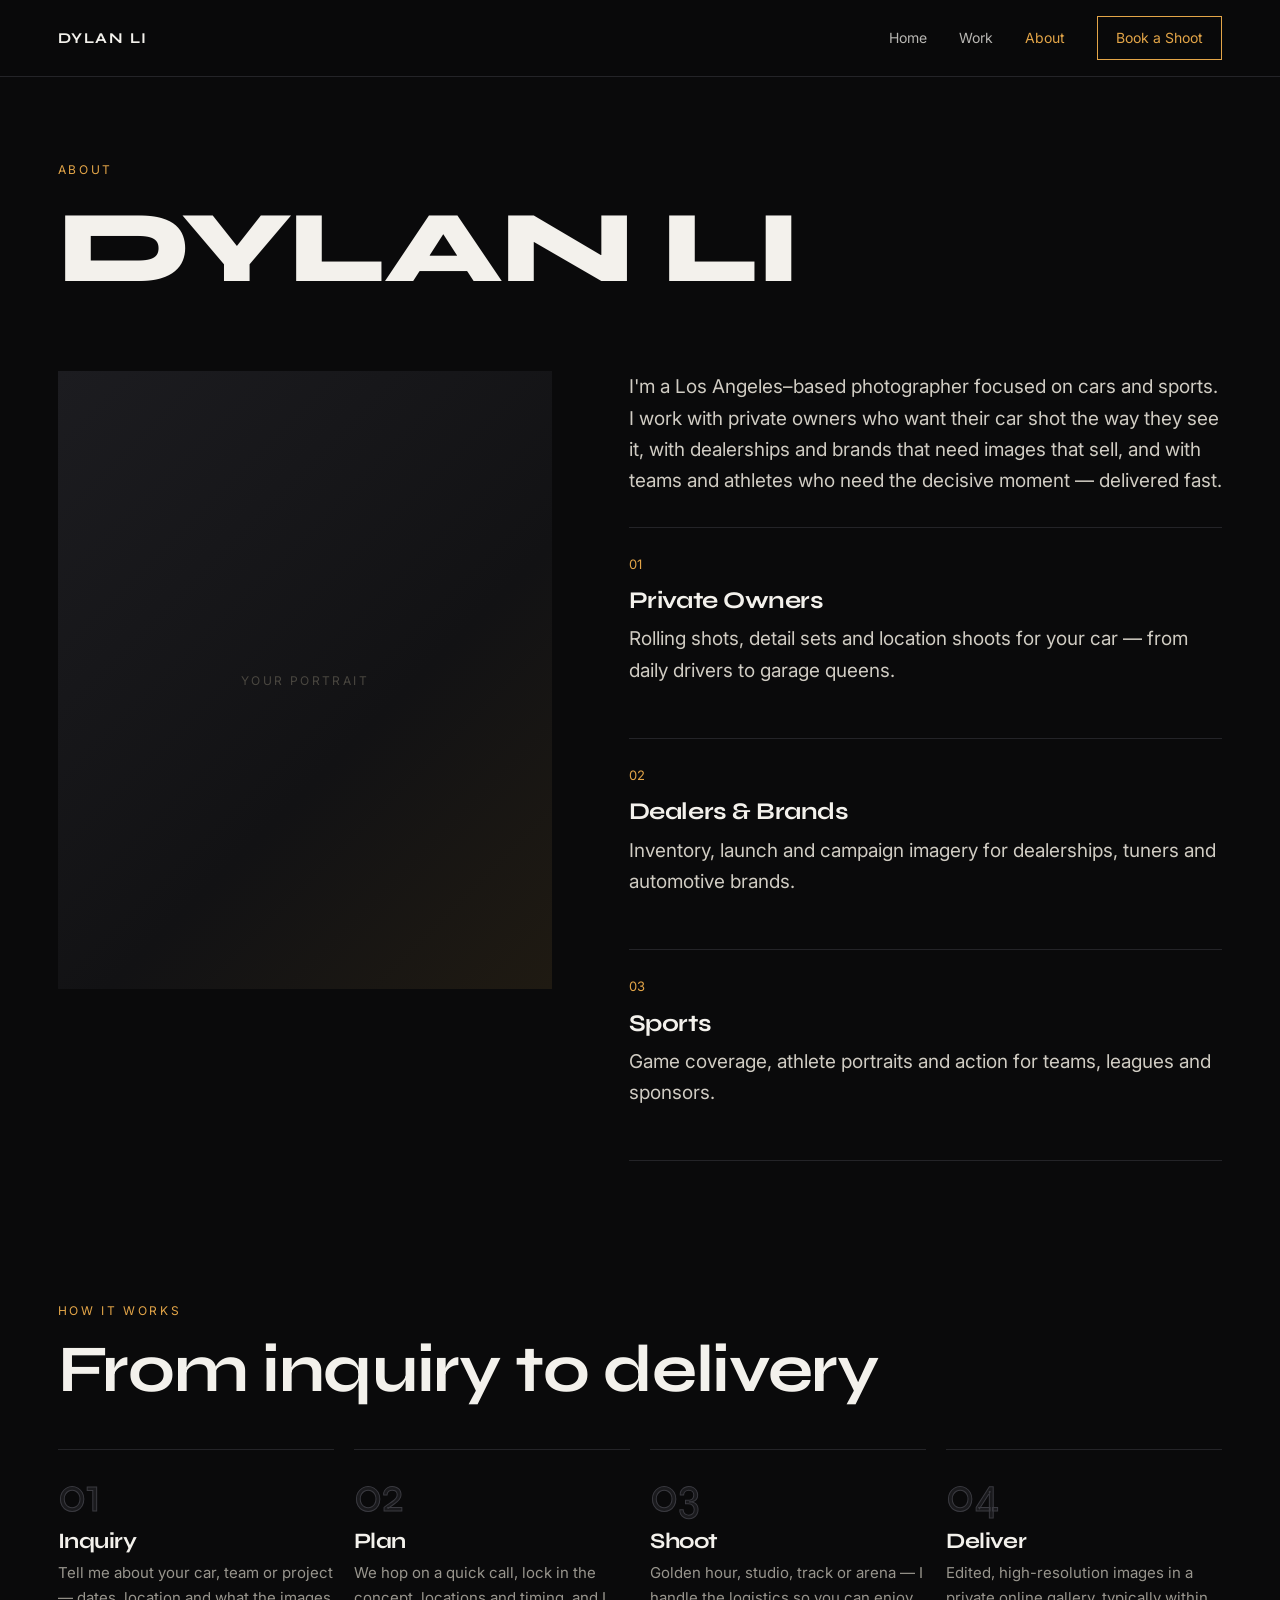
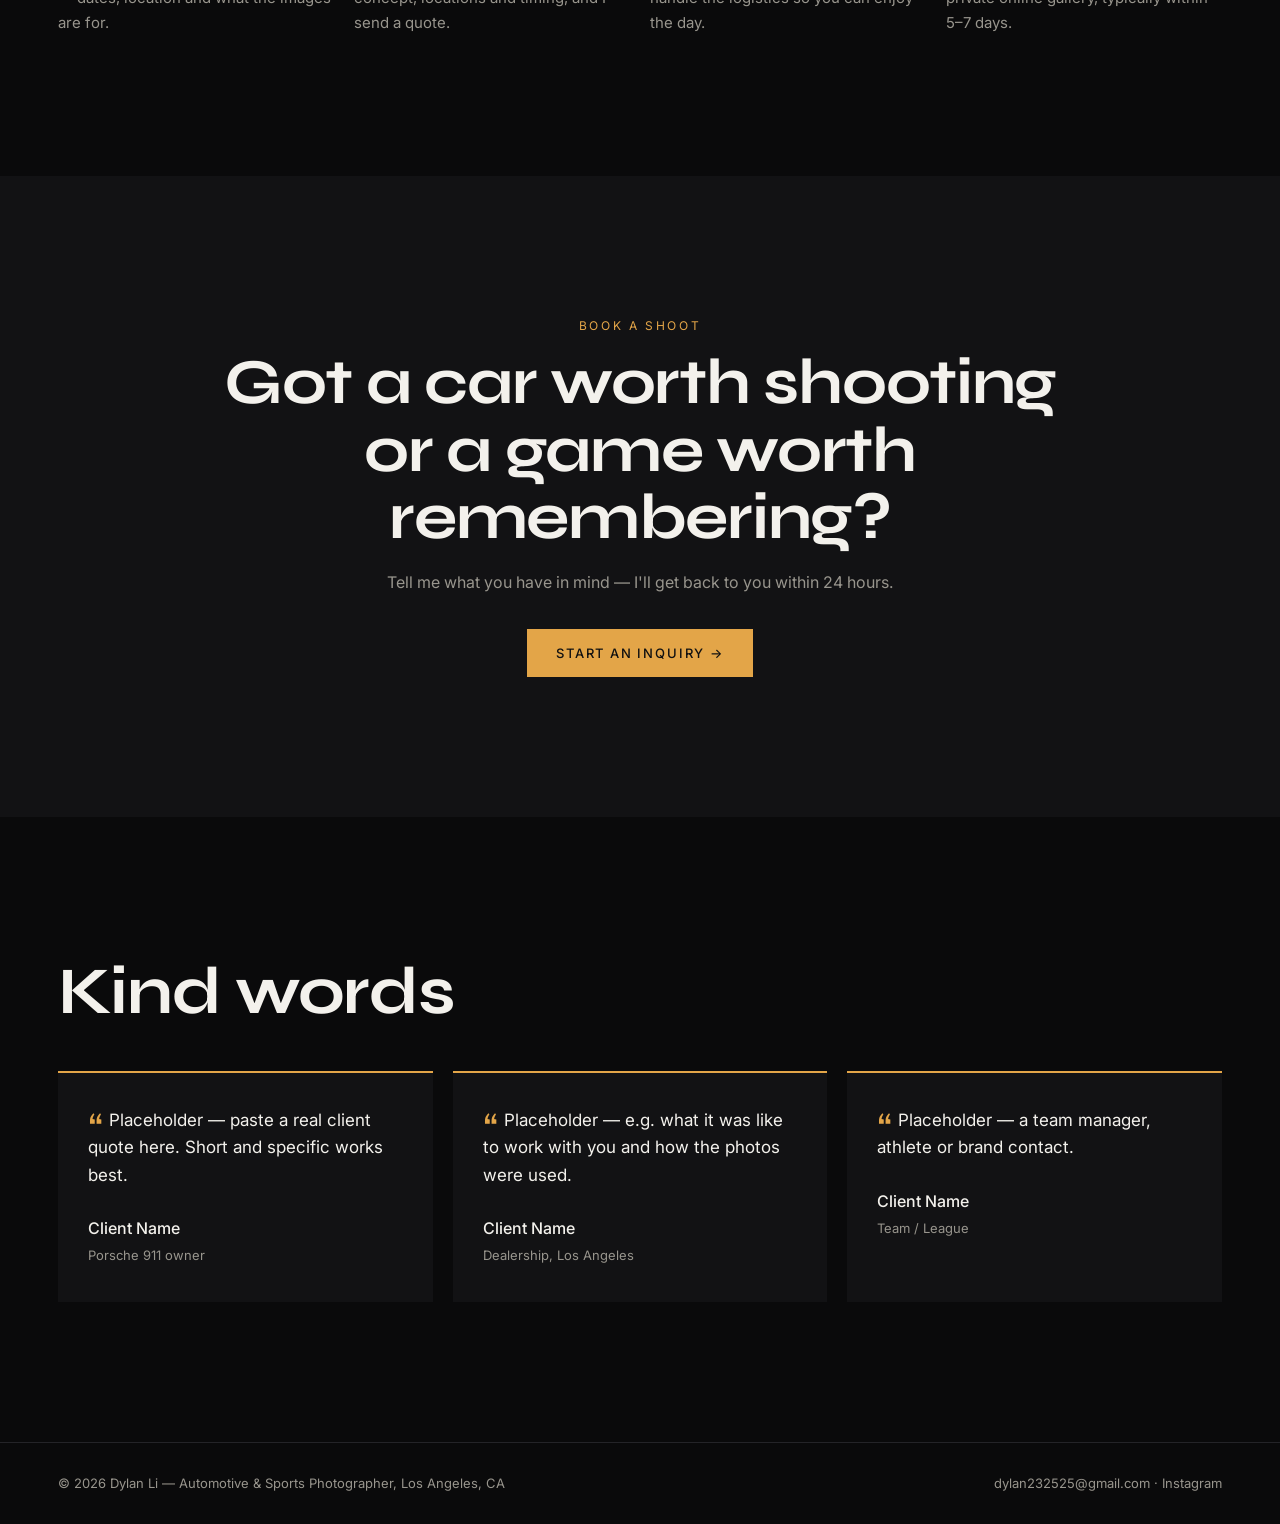
==== about.html @ 2e1e13ca "Dylan Li photography portfolio: automotive and sports Co-Authored-By: Claude Opus 5.5 <noreply@anthr" ====
<!doctype html>
<html lang="en">
<head>
  <meta charset="utf-8" />
  <meta name="viewport" content="width=device-width, initial-scale=1" />
  <title>Photography</title>
  <meta name="description" content="Los Angeles automotive and sports photographer — private car shoots, dealership and brand campaigns, and sports coverage." />
  <link rel="preconnect" href="https://fonts.googleapis.com" />
  <link rel="preconnect" href="https://fonts.gstatic.com" crossorigin />
  <link href="https://fonts.googleapis.com/css2?family=Inter:wght@300;400;500;600&family=Syne:wght@600;700;800&display=swap" rel="stylesheet" />
  <link rel="stylesheet" href="styles.css" />
</head>
<body data-page="about">
  <main id="app"></main>
  <script src="config.js"></script>
  <script src="app.js"></script>
</body>
</html>
---- styles.css ----
:root {
  --bg: #0a0a0b;
  --bg-2: #121214;
  --bg-3: #1a1a1d;
  --fg: #f3f1ec;
  --muted: #98958d;
  --line: #242428;
  --accent: #e3a548;
  --pad: clamp(16px, 4.5vw, 64px);
  --max: 1440px;
}
* { box-sizing: border-box; margin: 0; padding: 0; }
html { scroll-behavior: smooth; }
body { background: var(--bg); color: var(--fg); font: 400 16px/1.65 "Inter", system-ui, sans-serif; -webkit-font-smoothing: antialiased; overflow-x: hidden; }
img { display: block; max-width: 100%; }
a { color: inherit; text-decoration: none; }
h1, h2, h3 { font-family: "Syne", sans-serif; letter-spacing: -0.02em; line-height: 1.05; font-weight: 700; }
.wrap { max-width: var(--max); margin: 0 auto; padding: 0 var(--pad); }
.eyebrow { text-transform: uppercase; letter-spacing: .22em; font-size: 12px; color: var(--accent); margin-bottom: 14px; display: block; }
.muted { color: var(--muted); }
.btn { display: inline-flex; align-items: center; gap: 10px; padding: 15px 28px; border: 1px solid var(--fg); background: transparent; color: var(--fg); font: 500 13px "Inter"; letter-spacing: .14em; text-transform: uppercase; cursor: pointer; transition: .25s; }
.btn:hover { background: var(--fg); color: var(--bg); }
.btn.solid { background: var(--accent); border-color: var(--accent); color: #111; }
.btn.solid:hover { background: var(--fg); border-color: var(--fg); }
.link-arrow { font-size: 14px; letter-spacing: .08em; border-bottom: 1px solid var(--accent); padding-bottom: 3px; }

/* placeholder for missing photos */
.ph { width: 100%; background: linear-gradient(135deg, #1c1c20 0%, #121214 60%, #1f1a12 100%); display: flex; align-items: center; justify-content: center; color: #4a4740; font-size: 12px; letter-spacing: .2em; text-transform: uppercase; position: relative; }
.ph::after { content: "Photo"; }
.media img, .media .ph { width: 100%; height: 100%; object-fit: cover; }

/* NAV */
.nav { position: fixed; inset: 0 0 auto 0; z-index: 50; transition: .3s; }
.nav .wrap { display: flex; justify-content: space-between; align-items: center; height: 76px; }
.nav.solid { background: rgba(10,10,11,.88); backdrop-filter: blur(12px); border-bottom: 1px solid var(--line); }
.brand { font-family: "Syne"; font-weight: 700; letter-spacing: .1em; text-transform: uppercase; font-size: 15px; }
.nav nav { display: flex; gap: 32px; align-items: center; font-size: 14px; }
.nav nav a { opacity: .75; transition: .2s; }
.nav nav a:hover, .nav nav a.on { opacity: 1; }
.nav nav a.on:not(.cta) { color: var(--accent); }
.nav .cta { opacity: 1; padding: 9px 18px; border: 1px solid var(--accent); color: var(--accent); }
.nav .cta:hover { background: var(--accent); color: #111; }
.burger { display: none; background: none; border: 0; color: var(--fg); font-size: 26px; cursor: pointer; }

/* HERO */
.hero { position: relative; height: 100svh; min-height: 580px; display: flex; align-items: flex-end; overflow: hidden; }
.hero .media { position: absolute; inset: 0; }
.hero .media > * { animation: zoom 14s ease-out forwards; transform: scale(1.08); }
.hero .ph { height: 100%; }
.hero .ph::after { content: none; }
@keyframes zoom { to { transform: scale(1); } }
.hero .media img { position: absolute; left: 0; top: -12%; height: 112%; object-position: center 40%; }
.hero::after { content: ""; position: absolute; inset: 0; background: linear-gradient(180deg, rgba(0,0,0,.4) 0%, rgba(0,0,0,0) 22%, rgba(0,0,0,0) 62%, rgba(10,10,11,.92) 100%); }
.hero .wrap { position: relative; z-index: 2; width: 100%; padding-bottom: clamp(40px, 7vh, 72px); display: flex; justify-content: space-between; align-items: flex-end; gap: 32px; flex-wrap: wrap; }
.hero h1 { font-size: clamp(46px, 7.2vw, 112px); font-weight: 800; text-transform: uppercase; line-height: .95; margin-bottom: 12px; }
.hero .line { font-size: clamp(15px, 1.5vw, 19px); color: #d8d4cb; }
.hero .actions { display: flex; gap: 14px; flex-wrap: wrap; }

/* SECTIONS */
section { padding: clamp(80px, 11vw, 140px) 0; }
.head { display: flex; justify-content: space-between; align-items: end; gap: 24px; flex-wrap: wrap; margin-bottom: 44px; }
.head h2 { font-size: clamp(36px, 5.2vw, 68px); }
.page-top { padding-top: 160px; padding-bottom: 40px; }
.page-top h1 { font-size: clamp(48px, 8vw, 110px); text-transform: uppercase; font-weight: 800; }
.page-top p { max-width: 620px; margin-top: 18px; color: #c9c5bc; font-size: 18px; }

/* PROJECT CARDS */
.cards { display: grid; grid-template-columns: repeat(2, 1fr); gap: 20px; }
.cards.three { grid-template-columns: repeat(3, 1fr); }
.cards.three .card h3 { font-size: 22px; }
@media (max-width: 1000px) {
  .cards.three { grid-template-columns: repeat(2, 1fr); }
  .cards.three .card:first-child { grid-column: span 2; }
  .cards.three .card:first-child .media { aspect-ratio: 21/9; }
}
.card { display: block; position: relative; overflow: hidden; background: var(--bg-2); opacity: 0; transform: translateY(28px); transition: opacity .8s, transform .8s; }
.card.in { opacity: 1; transform: none; }
.card .media { aspect-ratio: 3/2; overflow: hidden; }
.card .media > * { transition: transform 1s cubic-bezier(.2,.7,.2,1), filter .4s; }
.card:hover .media > * { transform: scale(1.04); filter: brightness(.7); }
.card .info { display: grid; gap: 6px; padding: 18px 2px 4px; }
.card h3 { font-size: 24px; }
.card small { color: var(--muted); font-size: 12px; letter-spacing: .14em; text-transform: uppercase; }
.card .tag { position: absolute; top: 16px; left: 16px; font-size: 11px; letter-spacing: .18em; text-transform: uppercase; background: rgba(10,10,11,.7); backdrop-filter: blur(6px); padding: 6px 12px; }

.filters { display: flex; gap: 6px; flex-wrap: wrap; }
.filters button { background: none; border: 1px solid var(--line); color: var(--muted); padding: 9px 20px; border-radius: 999px; font: 500 13px "Inter"; cursor: pointer; transition: .2s; }
.filters button:hover { color: var(--fg); border-color: #444; }
.filters button.on { background: var(--fg); color: var(--bg); border-color: var(--fg); }

/* SERVICES */
.services { display: grid; grid-template-columns: repeat(3, 1fr); border-top: 1px solid var(--line); }
.service { padding: 34px 28px 10px 0; border-right: 1px solid var(--line); }
.service + .service { padding-left: 28px; }
.service:last-child { border-right: 0; }
.service .n { color: var(--accent); font-size: 13px; }
.service h3 { font-size: 24px; margin: 12px 0 10px; }
.service p { color: var(--muted); font-size: 15px; }

/* TESTIMONIALS */
.quotes { display: grid; grid-template-columns: repeat(3, 1fr); gap: 20px; }
.quote { background: var(--bg-2); padding: 34px 30px; border-top: 2px solid var(--accent); }
.quote p { font-size: 17px; line-height: 1.6; margin-bottom: 26px; }
.quote p::before { content: "\201C"; font-family: "Syne"; color: var(--accent); font-size: 44px; line-height: 0; vertical-align: -18px; margin-right: 6px; }
.quote b { display: block; font-weight: 500; }
.quote span { color: var(--muted); font-size: 13px; }

/* PROCESS */
.steps { display: grid; grid-template-columns: repeat(4, 1fr); gap: 20px; counter-reset: s; }
.step { padding-top: 22px; border-top: 1px solid var(--line); position: relative; }
.step::before { counter-increment: s; content: "0" counter(s); font-family: "Syne"; font-size: 48px; color: var(--bg-3); -webkit-text-stroke: 1px #3a3a40; display: block; margin-bottom: 10px; line-height: 1; }
.step h3 { font-size: 22px; margin-bottom: 8px; }
.step p { color: var(--muted); font-size: 15px; }

/* CTA band */
.band { background: var(--bg-2); text-align: center; }
.band h2 { font-size: clamp(34px, 5vw, 64px); max-width: 900px; margin: 0 auto 18px; }
.band p { color: var(--muted); margin-bottom: 34px; }

/* PROJECT PAGE */
.proj-hero { padding-top: 76px; }
.proj-hero .media { aspect-ratio: 21/9; max-height: 78vh; overflow: hidden; }
.proj-meta { display: grid; grid-template-columns: 1.4fr 1fr; gap: 40px; padding: 56px 0 30px; align-items: end; }
.proj-meta h1 { font-size: clamp(40px, 6vw, 84px); font-weight: 800; }
.proj-meta p { color: #c9c5bc; font-size: 18px; }
.facts { display: grid; grid-template-columns: repeat(3, auto); gap: 24px; justify-content: start; margin-top: 18px; }
.facts div small { display: block; color: var(--muted); font-size: 11px; letter-spacing: .18em; text-transform: uppercase; }
.gallery { display: grid; grid-template-columns: repeat(2, 1fr); gap: 16px; padding-bottom: 40px; }
.gallery .g { cursor: zoom-in; overflow: hidden; background: var(--bg-2); opacity: 0; transform: translateY(24px); transition: opacity .8s, transform .8s; }
.gallery .g.in { opacity: 1; transform: none; }
.gallery .g.wide { grid-column: span 2; }
.gallery .g.solo { grid-column: span 2; width: calc(50% - 8px); justify-self: center; }
.gallery .g > * { width: 100%; height: 100%; object-fit: cover; }
.proj-nav { display: flex; justify-content: space-between; gap: 20px; padding: 40px 0 0; border-top: 1px solid var(--line); }
.proj-nav a small { display: block; color: var(--muted); font-size: 12px; letter-spacing: .16em; text-transform: uppercase; margin-bottom: 4px; }
.proj-nav a span { font-family: "Syne"; font-size: clamp(20px, 3vw, 32px); }
.proj-nav a:last-child { text-align: right; }

/* ABOUT */
.about-grid { display: grid; grid-template-columns: 1fr 1.2fr; gap: clamp(40px, 6vw, 100px); align-items: start; }
.about-grid .media { aspect-ratio: 4/5; overflow: hidden; }
.about-grid .ph::after { content: "Your portrait"; }
.about-grid p { font-size: 19px; color: #d0ccc3; margin-bottom: 30px; }

/* CONTACT */
.contact-grid { display: grid; grid-template-columns: 1.15fr 1fr; gap: clamp(32px, 5vw, 80px); align-items: start; }
.form { display: grid; gap: 14px; }
.form .row { display: grid; grid-template-columns: 1fr 1fr; gap: 14px; }
.form label { display: grid; gap: 7px; font-size: 12px; letter-spacing: .14em; text-transform: uppercase; color: var(--muted); }
.form input, .form select, .form textarea { width: 100%; background: var(--bg-2); border: 1px solid var(--line); color: var(--fg); padding: 14px 16px; font: 15px "Inter"; letter-spacing: 0; text-transform: none; outline: none; transition: border-color .2s; border-radius: 0; }
.form input:focus, .form select:focus, .form textarea:focus { border-color: var(--accent); }
.form select { appearance: none; background-image: linear-gradient(45deg, transparent 50%, var(--muted) 50%), linear-gradient(135deg, var(--muted) 50%, transparent 50%); background-position: calc(100% - 20px) 50%, calc(100% - 15px) 50%; background-size: 5px 5px; background-repeat: no-repeat; }
.form .btn { justify-self: start; margin-top: 6px; }
.form-note { font-size: 14px; min-height: 22px; }
.form-note.ok { color: #8fd18f; }
.form-note.err { color: #e98a7a; }
.side { display: grid; gap: 20px; }
.box { background: var(--bg-2); padding: 30px; border-top: 2px solid var(--accent); }
.box h3 { font-size: 22px; margin-bottom: 8px; }
.box p { color: var(--muted); font-size: 15px; margin-bottom: 18px; }
.cal-ph { border: 1px dashed #3a3a40; padding: 26px; text-align: center; color: var(--muted); font-size: 14px; }
.calendly-inline-widget { min-width: 280px; height: 640px; }
.direct a { display: block; font-size: 16px; padding: 10px 0; border-bottom: 1px solid var(--line); transition: .2s; }
.direct a:hover { color: var(--accent); }

/* FOOTER */
footer { border-top: 1px solid var(--line); padding: 30px 0; color: var(--muted); font-size: 13px; }
footer .wrap { display: flex; justify-content: space-between; gap: 16px; flex-wrap: wrap; }
footer a:hover { color: var(--fg); }

/* LIGHTBOX */
.lightbox { position: fixed; inset: 0; z-index: 100; background: rgba(5,5,6,.97); display: flex; align-items: center; justify-content: center; opacity: 0; pointer-events: none; transition: opacity .3s; }
.lightbox.open { opacity: 1; pointer-events: auto; }
.lightbox .stage { width: 92vw; height: 84vh; display: flex; align-items: center; justify-content: center; }
.lightbox .stage img { max-width: 100%; max-height: 100%; object-fit: contain; user-select: none; }
.lightbox .stage .ph { width: min(92vw, 1100px); height: auto; }
.lightbox .count { position: absolute; bottom: 22px; left: 50%; transform: translateX(-50%); color: var(--muted); font-size: 13px; letter-spacing: .14em; }
.lightbox button { position: absolute; background: none; border: 0; color: var(--fg); cursor: pointer; opacity: .7; transition: .2s; }
.lightbox button:hover { opacity: 1; }
.lb-close { top: 18px; right: 26px; font-size: 40px; line-height: 1; }
.lb-prev, .lb-next { top: 50%; transform: translateY(-50%); font-size: 60px; padding: 20px; }
.lb-prev { left: 8px; } .lb-next { right: 8px; }

.reveal { opacity: 0; transform: translateY(24px); transition: opacity .8s, transform .8s; }
.reveal.in { opacity: 1; transform: none; }

@media (max-width: 900px) {
  .services, .quotes { grid-template-columns: 1fr; }
  .service, .service + .service { border-right: 0; border-bottom: 1px solid var(--line); padding: 26px 0; }
  .steps { grid-template-columns: 1fr 1fr; }
  .proj-meta, .about-grid, .contact-grid { grid-template-columns: 1fr; }
}
@media (max-width: 700px) {
  .burger { display: block; }
  .hero .media img { object-position: 36% center; top: -18%; height: 110%; }
  .hero .wrap { gap: 22px; padding-bottom: 32px; }
  .hero .actions { gap: 10px; flex-wrap: nowrap; }
  .hero .actions .btn { padding: 13px 16px; font-size: 12px; letter-spacing: .1em; }
  .hero::after { background: linear-gradient(180deg, rgba(0,0,0,.4) 0%, rgba(0,0,0,0) 20%, rgba(0,0,0,0) 45%, rgba(10,10,11,.95) 88%); }
  .nav nav { position: fixed; inset: 76px 0 auto 0; flex-direction: column; align-items: stretch; gap: 0; background: rgba(10,10,11,.97); border-bottom: 1px solid var(--line); padding: 8px var(--pad) 20px; display: none; }
  .nav.menu nav { display: flex; }
  .nav.menu { background: rgba(10,10,11,.97); }
  .nav nav a { padding: 14px 0; border-bottom: 1px solid var(--line); font-size: 16px; }
  .nav nav a.cta { margin-top: 14px; text-align: center; border: 1px solid var(--accent); }
  .cards, .gallery, .cards.three { grid-template-columns: 1fr; }
  .cards.three .card:first-child { grid-column: auto; }
  .cards.three .card:first-child .media { aspect-ratio: 3/2; }
  .gallery .g.wide, .gallery .g.solo { grid-column: auto; width: auto; }
  .steps { grid-template-columns: 1fr; }
  .form .row { grid-template-columns: 1fr; }
  .facts { grid-template-columns: repeat(2, auto); }
  .proj-hero .media { aspect-ratio: 4/3; }
  .lb-prev, .lb-next { display: none; }
}
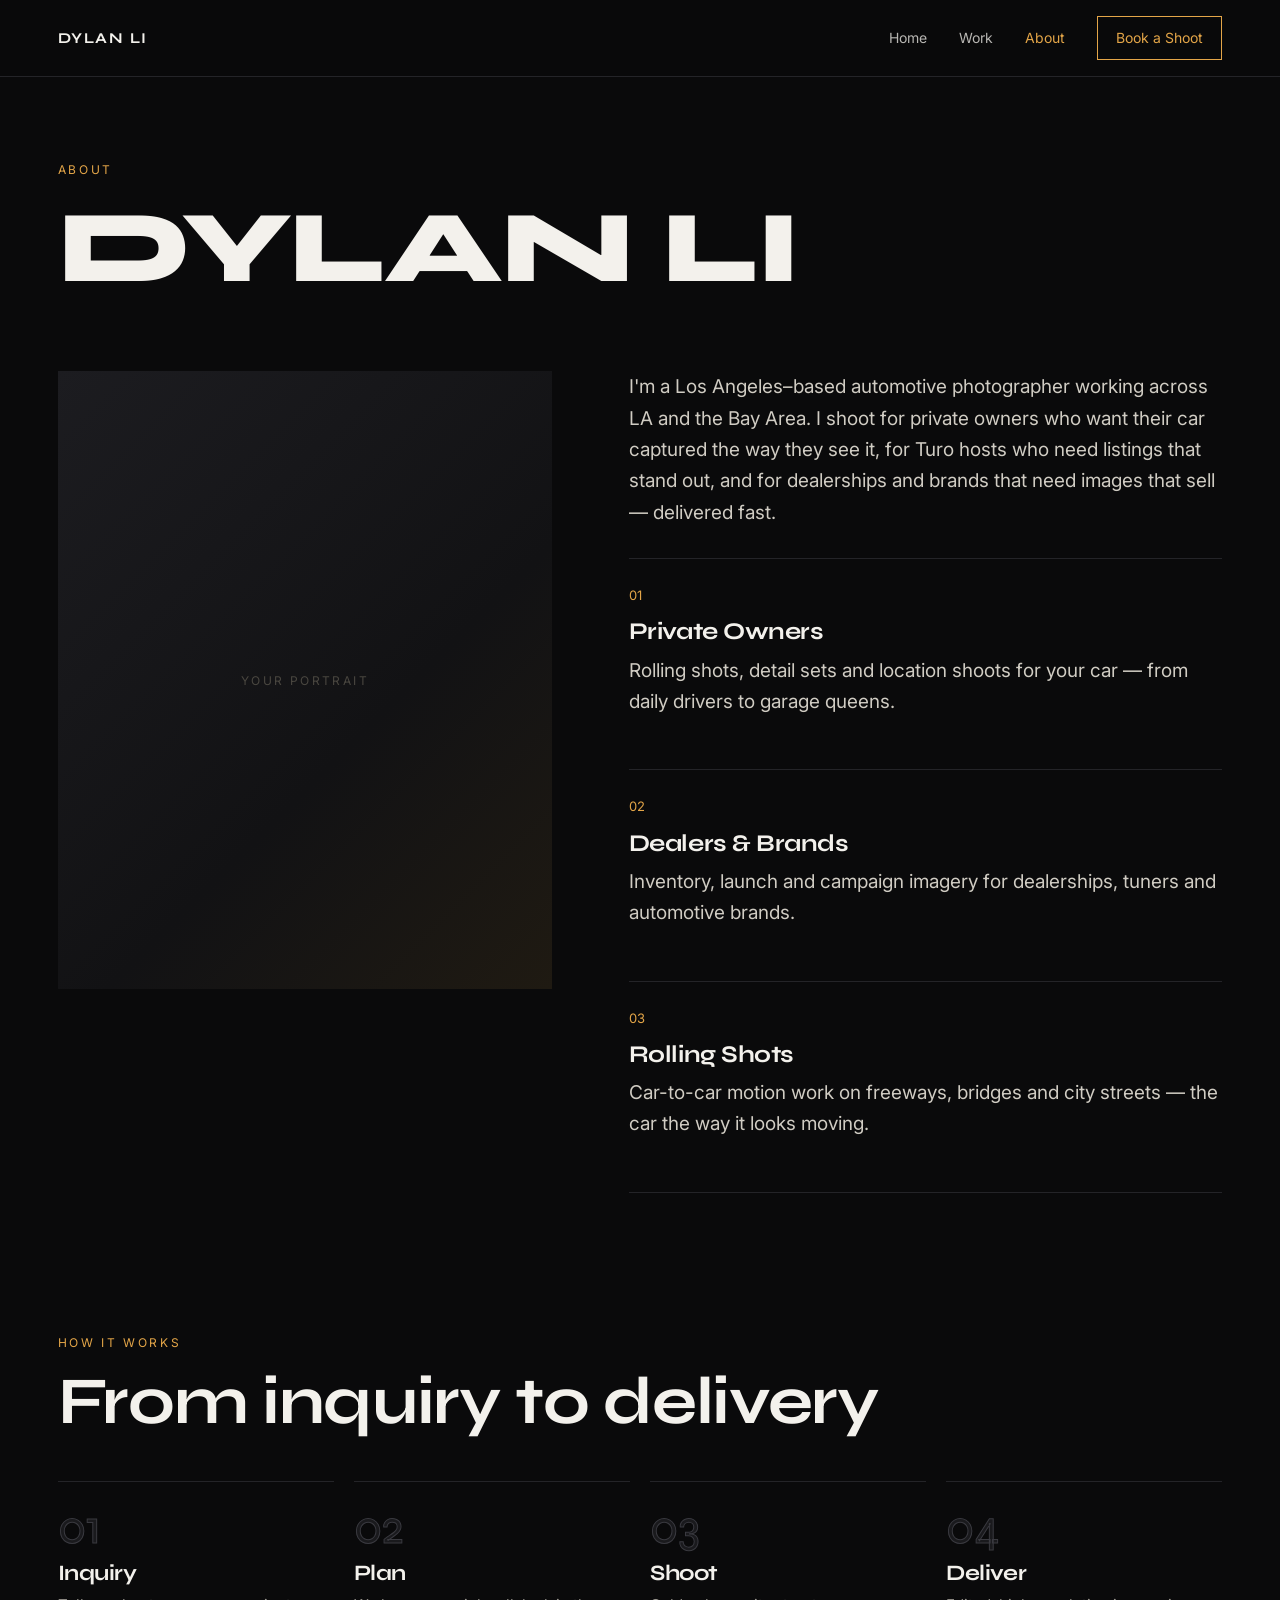
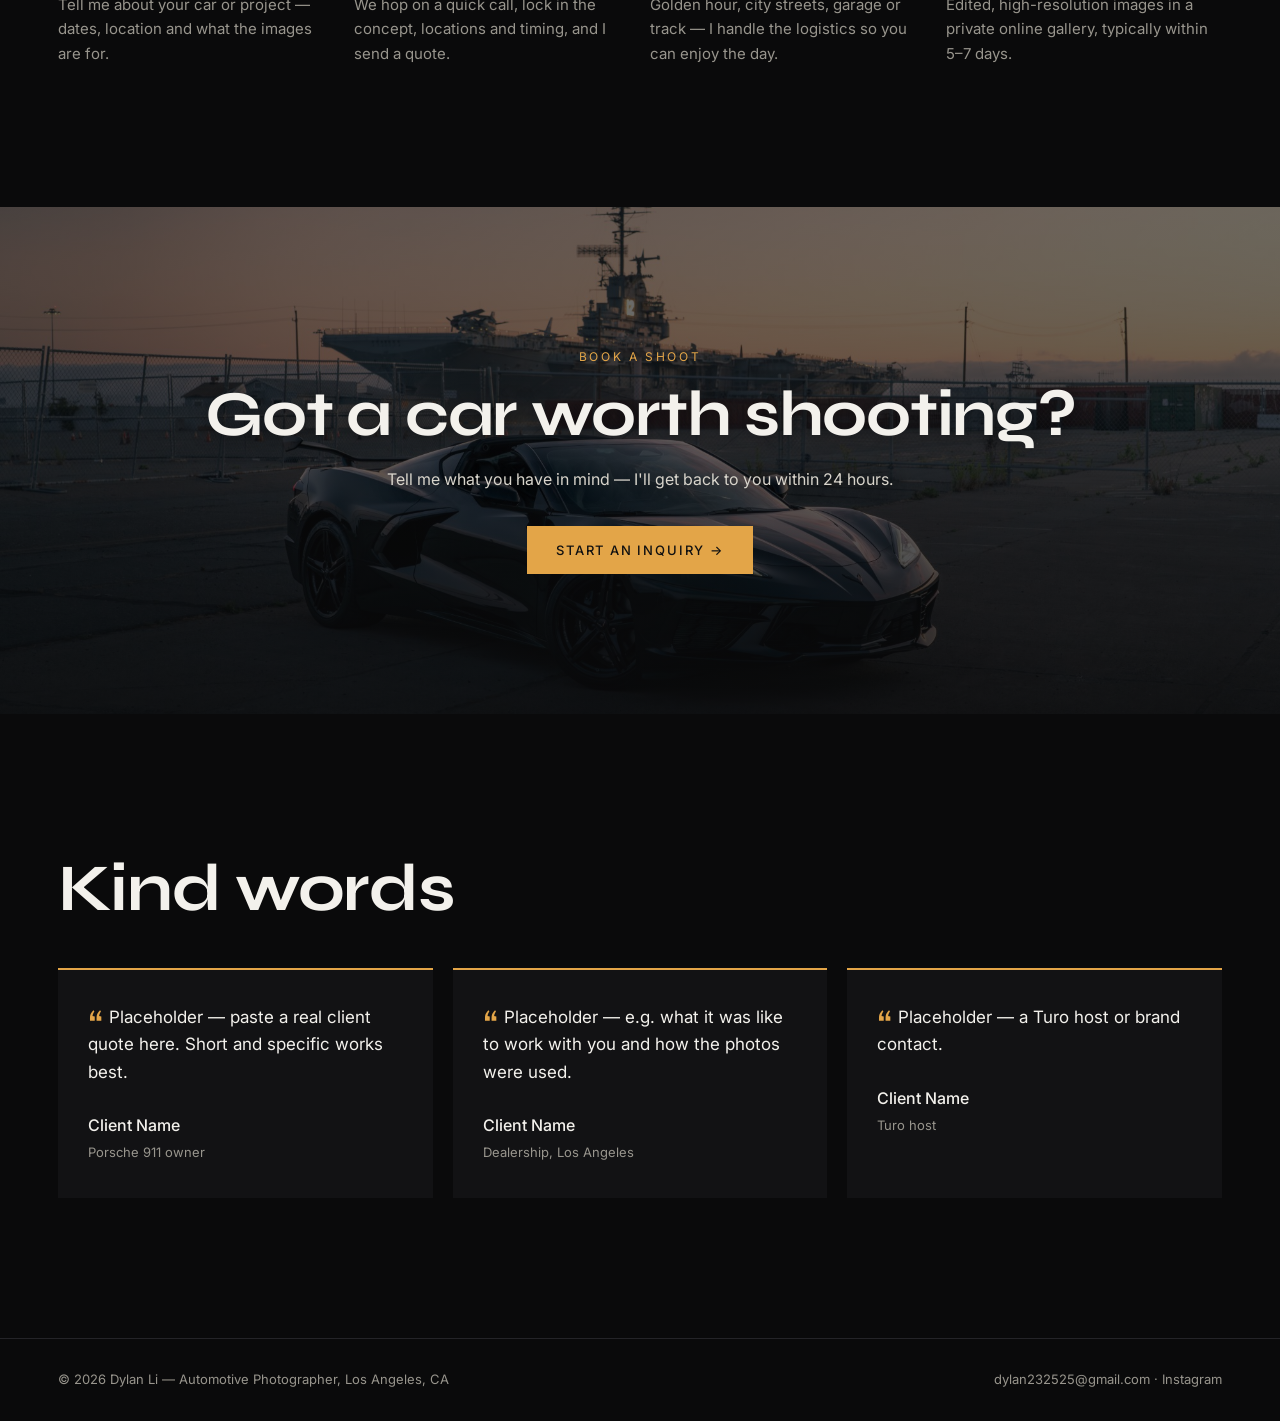
==== commit cb1728c6: "Add Maserati Grecale and Tesla Model 3; automotive-only focus; richer homepage - New projects: Maser" ====
--- a/about.html
+++ b/about.html
@@ -4,7 +4,7 @@
   <meta charset="utf-8" />
   <meta name="viewport" content="width=device-width, initial-scale=1" />
   <title>Photography</title>
-  <meta name="description" content="Los Angeles automotive and sports photographer — private car shoots, dealership and brand campaigns, and sports coverage." />
+  <meta name="description" content="Los Angeles automotive photographer — private car shoots, rolling shots, Turo listings, and dealership and brand campaigns." />
   <link rel="preconnect" href="https://fonts.googleapis.com" />
   <link rel="preconnect" href="https://fonts.gstatic.com" crossorigin />
   <link href="https://fonts.googleapis.com/css2?family=Inter:wght@300;400;500;600&family=Syne:wght@600;700;800&display=swap" rel="stylesheet" />
--- a/styles.css
+++ b/styles.css
@@ -45,10 +45,44 @@
 /* HERO */
 .hero { position: relative; height: 100svh; min-height: 580px; display: flex; align-items: flex-end; overflow: hidden; }
 .hero .media { position: absolute; inset: 0; }
-.hero .media > * { animation: zoom 14s ease-out forwards; transform: scale(1.08); }
+.hero .media { will-change: transform; }
 .hero .ph { height: 100%; }
 .hero .ph::after { content: none; }
-@keyframes zoom { to { transform: scale(1); } }
+.hero .wrap { will-change: opacity, transform; }
+
+/* hero name: letters (masks for the intro rise) */
+.hero h1 .word { display: inline-block; white-space: nowrap; }
+.hero h1 .ch { display: inline-block; overflow: hidden; vertical-align: bottom; padding: .06em 0 .02em; margin: -.06em 0 -.02em; }
+.hero h1 .ch > i { display: inline-block; font-style: normal; }
+
+/* black veil the intro lifts */
+.hero .veil { position: absolute; inset: 0; z-index: 1; background: #000; opacity: 0; pointer-events: none; }
+
+/* scroll cue */
+.scroll-cue { position: absolute; left: 50%; bottom: 18px; z-index: 3; transform: translateX(-50%); pointer-events: none; }
+.scroll-cue span { display: flex; flex-direction: column; align-items: center; gap: 8px; }
+.scroll-cue em { font: 500 10px "Inter"; font-style: normal; letter-spacing: .3em; text-transform: uppercase; color: #bdb8ad; padding-left: .3em; }
+.scroll-cue b { position: relative; width: 1px; height: 34px; background: rgba(255,255,255,.15); overflow: hidden; }
+.scroll-cue b::after { content: ""; position: absolute; left: 0; top: 0; width: 1px; height: 100%; background: var(--accent); animation: cue 1.8s cubic-bezier(.6,0,.3,1) infinite; }
+@keyframes cue { 0% { transform: translateY(-100%); } 60%, 100% { transform: translateY(100%); } }
+
+/* INTRO — whole sequence finishes by 1.5s */
+.intro .hero .media img { animation: heroIn 1.5s cubic-bezier(.2,.7,.2,1) both; }
+.intro .hero .veil { animation: veil 1.25s cubic-bezier(.4,0,.2,1) both; }
+.intro .hero h1 .ch > i { animation: rise .75s cubic-bezier(.2,.8,.2,1) both; animation-delay: calc(.25s + var(--i) * 62ms); }
+.intro .hero .eyebrow { animation: fadeUp .6s ease-out .6s both; }
+.intro .hero .line { animation: fadeUp .6s ease-out .75s both; }
+.intro .hero .actions { animation: fadeUp .6s ease-out .9s both; }
+.intro .nav { animation: fadeIn .6s ease-out .75s both; }
+.intro .scroll-cue span { animation: fadeIn .5s ease-out 1s both; }
+@keyframes heroIn { from { transform: scale(1.12); } to { transform: scale(1); } }
+@keyframes veil { from { opacity: 1; } to { opacity: 0; } }
+@keyframes rise { from { transform: translateY(110%); } to { transform: none; } }
+@keyframes fadeUp { from { opacity: 0; transform: translateY(14px); } to { opacity: 1; transform: none; } }
+@keyframes fadeIn { from { opacity: 0; } to { opacity: 1; } }
+@media (prefers-reduced-motion: reduce) {
+  .intro .hero *, .intro .nav, .scroll-cue b::after { animation: none !important; }
+}
 .hero .media img { position: absolute; left: 0; top: -12%; height: 112%; object-position: center 40%; }
 .hero::after { content: ""; position: absolute; inset: 0; background: linear-gradient(180deg, rgba(0,0,0,.4) 0%, rgba(0,0,0,0) 22%, rgba(0,0,0,0) 62%, rgba(10,10,11,.92) 100%); }
 .hero .wrap { position: relative; z-index: 2; width: 100%; padding-bottom: clamp(40px, 7vh, 72px); display: flex; justify-content: space-between; align-items: flex-end; gap: 32px; flex-wrap: wrap; }
@@ -77,10 +111,17 @@
 .card.in { opacity: 1; transform: none; }
 .card .media { aspect-ratio: 3/2; overflow: hidden; }
 .card .media > * { transition: transform 1s cubic-bezier(.2,.7,.2,1), filter .4s; }
-.card:hover .media > * { transform: scale(1.04); filter: brightness(.7); }
+.card:hover .media > * { transform: scale(1.04); filter: brightness(1.15); }
 .card .info { display: grid; gap: 6px; padding: 18px 2px 4px; }
 .card h3 { font-size: 24px; }
 .card small { color: var(--muted); font-size: 12px; letter-spacing: .14em; text-transform: uppercase; }
+/* homepage sports banner (shown while there are fewer than 3 sports projects) */
+.card.banner .media { aspect-ratio: 21/8; }
+.card.banner::after { content: ""; position: absolute; inset: 0; background: linear-gradient(270deg, rgba(10,10,11,.92) 0%, rgba(10,10,11,.6) 28%, rgba(10,10,11,0) 52%); pointer-events: none; }
+.banner-text { position: absolute; right: clamp(22px, 4vw, 56px); bottom: clamp(22px, 4vw, 52px); z-index: 1; display: grid; gap: 10px; justify-items: start; max-width: 340px; }
+.banner-text h3 { font-size: clamp(28px, 3.4vw, 48px); line-height: 1; }
+.banner-text small { color: #c9c4ba; font-size: 12px; letter-spacing: .14em; text-transform: uppercase; }
+.banner-text .link-arrow { margin-top: 8px; }
 .card .tag { position: absolute; top: 16px; left: 16px; font-size: 11px; letter-spacing: .18em; text-transform: uppercase; background: rgba(10,10,11,.7); backdrop-filter: blur(6px); padding: 6px 12px; }
 
 .filters { display: flex; gap: 6px; flex-wrap: wrap; }
@@ -194,6 +235,7 @@
   .burger { display: block; }
   .hero .media img { object-position: 36% center; top: -18%; height: 110%; }
   .hero .wrap { gap: 22px; padding-bottom: 32px; }
+  .scroll-cue { display: none; }
   .hero .actions { gap: 10px; flex-wrap: nowrap; }
   .hero .actions .btn { padding: 13px 16px; font-size: 12px; letter-spacing: .1em; }
   .hero::after { background: linear-gradient(180deg, rgba(0,0,0,.4) 0%, rgba(0,0,0,0) 20%, rgba(0,0,0,0) 45%, rgba(10,10,11,.95) 88%); }
@@ -205,6 +247,9 @@
   .cards, .gallery, .cards.three { grid-template-columns: 1fr; }
   .cards.three .card:first-child { grid-column: auto; }
   .cards.three .card:first-child .media { aspect-ratio: 3/2; }
+  .card.banner .media { aspect-ratio: 2/3; }
+  .card.banner::after { background: linear-gradient(180deg, rgba(10,10,11,0) 45%, rgba(10,10,11,.75) 70%, rgba(10,10,11,.95) 100%); }
+  .banner-text { left: 22px; right: 22px; }
   .gallery .g.wide, .gallery .g.solo { grid-column: auto; width: auto; }
   .steps { grid-template-columns: 1fr; }
   .form .row { grid-template-columns: 1fr; }
@@ -212,3 +257,49 @@
   .proj-hero .media { aspect-ratio: 4/3; }
   .lb-prev, .lb-next { display: none; }
 }
+
+/* ---------- HOMEPAGE: recent work, 1 big + 4 ---------- */
+.cards.feature .card:first-child { grid-column: span 2; }
+.cards.feature .card:first-child .media { aspect-ratio: 21/9; }
+.cards.feature .card:first-child h3 { font-size: 30px; }
+
+/* ---------- HOMEPAGE: spotlight ---------- */
+.spot { display: grid; grid-template-columns: 1.45fr 1fr; gap: clamp(24px, 4vw, 56px); align-items: center; }
+.spot-main { display: block; overflow: hidden; aspect-ratio: 4/3; background: var(--bg-2); }
+.spot-main img, .spot-thumbs img { width: 100%; height: 100%; object-fit: cover; transition: transform 1s cubic-bezier(.2,.7,.2,1), filter .4s; }
+.spot-main:hover img, .spot-thumbs a:hover img { transform: scale(1.04); filter: brightness(1.15); }
+.spot-side h2 { font-size: clamp(34px, 4.4vw, 58px); line-height: 1; margin-bottom: 18px; }
+.spot-side p { color: #c9c4ba; font-size: 16px; margin-bottom: 14px; }
+.spot-side small { display: block; color: var(--muted); font-size: 12px; letter-spacing: .14em; text-transform: uppercase; margin-bottom: 24px; }
+.spot-thumbs { display: grid; grid-template-columns: 1fr 1fr; gap: 12px; margin-bottom: 28px; }
+.spot-thumbs a { display: block; overflow: hidden; aspect-ratio: 3/2; background: var(--bg-2); }
+
+/* ---------- HOMEPAGE: services with photos ---------- */
+.svc-grid { display: grid; grid-template-columns: repeat(3, 1fr); gap: 20px; }
+.svc { position: relative; overflow: hidden; aspect-ratio: 4/5; background: var(--bg-2); }
+.svc img { position: absolute; inset: 0; width: 100%; height: 100%; object-fit: cover; transition: transform 1s cubic-bezier(.2,.7,.2,1), filter .4s; }
+.svc:hover img { transform: scale(1.04); filter: brightness(1.15); }
+.svc::after { content: ""; position: absolute; inset: 0; background: linear-gradient(180deg, rgba(10,10,11,0) 35%, rgba(10,10,11,.6) 62%, rgba(10,10,11,.95) 100%); pointer-events: none; }
+.svc-text { position: absolute; left: 0; right: 0; bottom: 0; z-index: 1; padding: 26px 26px 28px; }
+.svc-text .n { color: var(--accent); font-size: 13px; }
+.svc-text h3 { font-size: 26px; margin: 8px 0 8px; }
+.svc-text p { color: #c9c4ba; font-size: 15px; }
+
+/* ---------- booking band with photo ---------- */
+.band.photo { position: relative; overflow: hidden; background: #000; }
+.band.photo .band-bg { position: absolute; inset: 0; width: 100%; height: 100%; object-fit: cover; object-position: center 60%; }
+.band.photo::after { content: ""; position: absolute; inset: 0; background: linear-gradient(180deg, rgba(10,10,11,.6) 0%, rgba(10,10,11,.62) 50%, rgba(10,10,11,.85) 100%); }
+.band.photo h2, .band.photo p { text-shadow: 0 2px 18px rgba(0,0,0,.5); }
+.band.photo .wrap { position: relative; z-index: 1; }
+.band.photo p { color: #d8d4cb; }
+
+@media (max-width: 900px) {
+  .spot { grid-template-columns: 1fr; }
+  .svc-grid { grid-template-columns: 1fr; }
+  .svc { aspect-ratio: 4/3; }
+}
+@media (max-width: 700px) {
+  .cards.feature .card:first-child { grid-column: auto; }
+  .cards.feature .card:first-child .media { aspect-ratio: 3/2; }
+  .cards.feature .card:first-child h3 { font-size: 24px; }
+}
